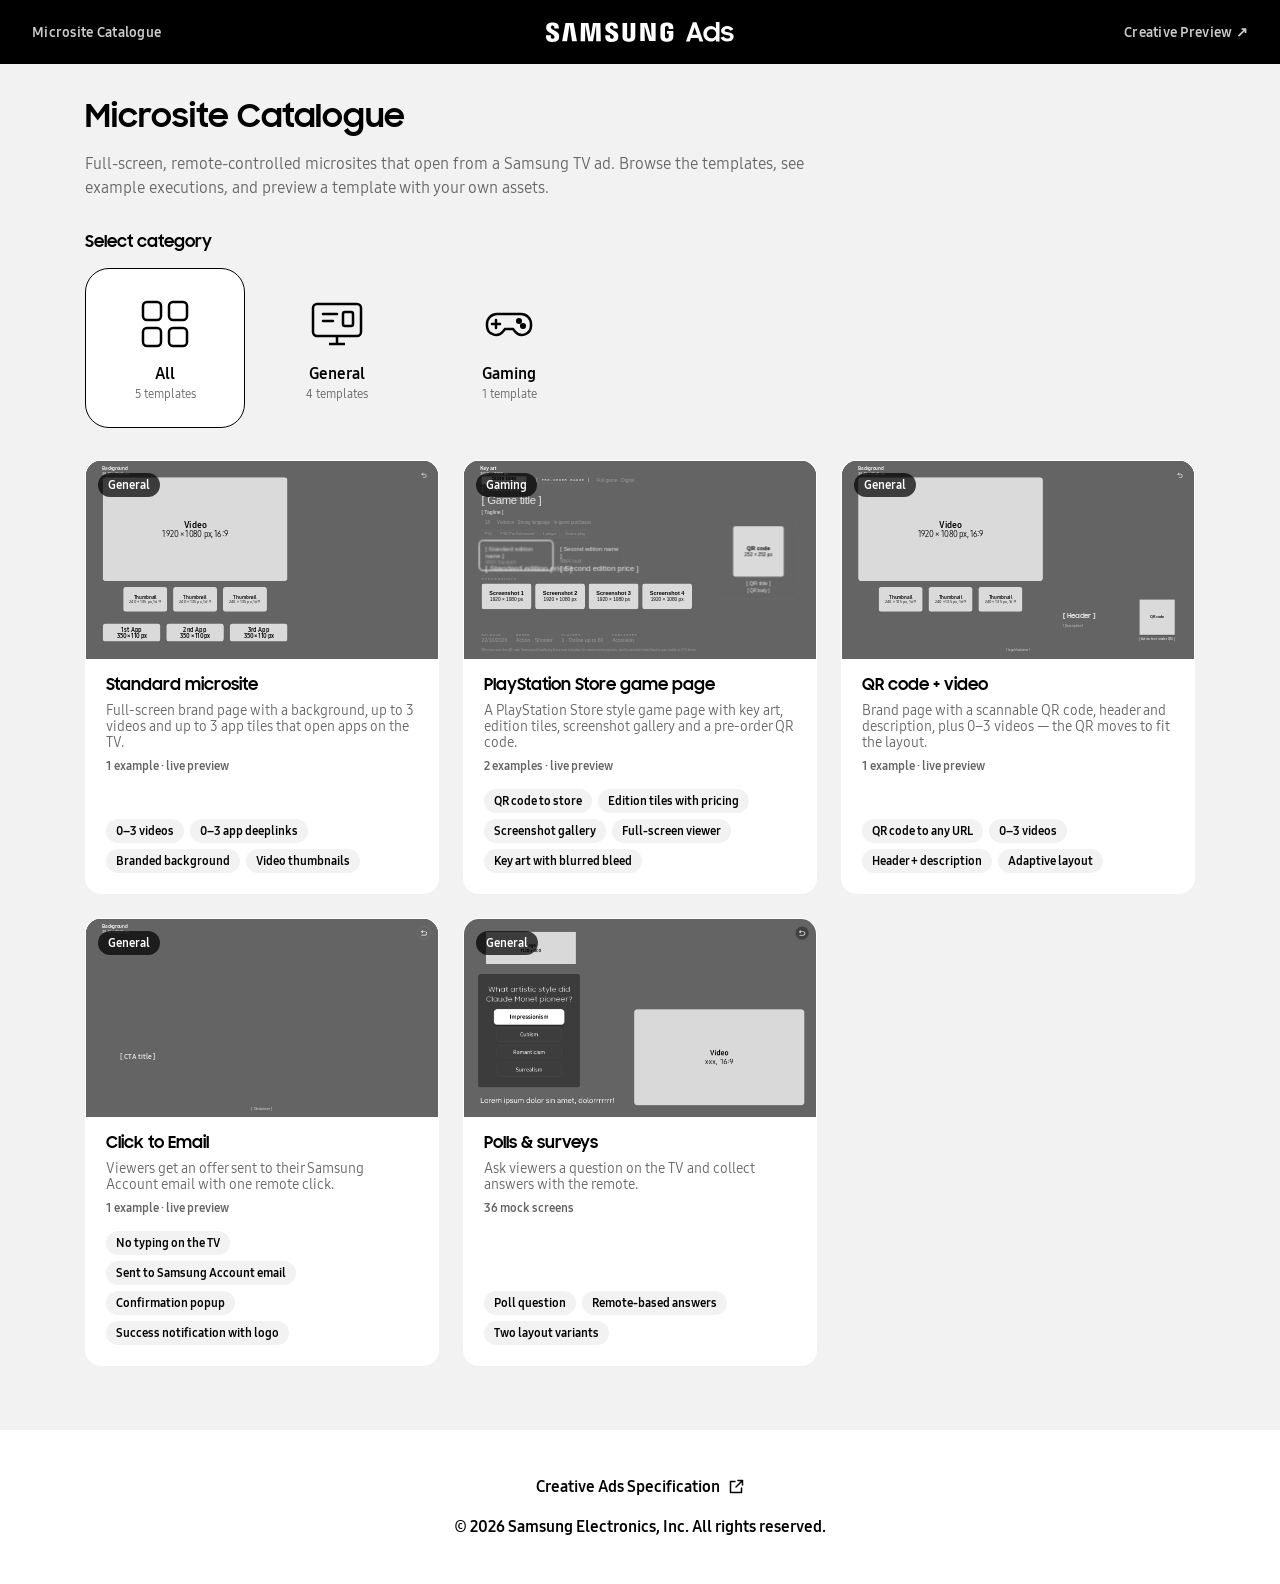
==== index.html @ 29bb22c2 "Initial microsite catalogue POC Co-Authored-By: Claude Sonnet 5.5 <noreply@anthropic.com>" ====
<!DOCTYPE html>
<html lang="en">
<head>
<meta charset="UTF-8">
<meta name="viewport" content="width=1200">
<title>Microsite Catalogue — Samsung Ads</title>
<link rel="icon" href="assets/brand/favicon.ico">
<link rel="stylesheet" href="css/tokens.css?v=4">
<link rel="stylesheet" href="css/app.css?v=4">
</head>
<body>
<header id="site-header"></header>

<main class="content">
    <div class="section">
        <h1 class="h1">Microsite Catalogue</h1>
        <p class="body muted" style="margin:0;max-width:760px">
            Full-screen, remote-controlled microsites that open from a Samsung TV ad.
            Browse the templates, see example executions, and preview a template with your own assets.
        </p>
    </div>

    <div class="section">
        <h2 class="h3">Select category</h2>
        <div class="type-tiles" id="category-tiles"></div>
    </div>

    <div class="card-grid" id="card-grid"></div>
</main>

<footer id="site-footer"></footer>

<script type="module" src="js/catalogue.js?v=4"></script>
</body>
</html>
---- css/tokens.css ----
/* Design tokens mirrored from https://preview.samsungads.com/ (theme object
   and styled-components in its JS bundle). Keep names aligned with the
   source theme so new components can be matched against it. */

@font-face { font-family: SamsungOne; src: url(../assets/fonts/SamsungOne-400v11.woff2) format("woff2"); font-weight: 400; font-style: normal; font-display: swap; }
@font-face { font-family: SamsungOne; src: url(../assets/fonts/SamsungOne-700v11.woff2) format("woff2"); font-weight: 700; font-style: normal; font-display: swap; }
@font-face { font-family: SamsungOne; src: url(../assets/fonts/SamsungOne-800v11.woff2) format("woff2"); font-weight: 800; font-style: normal; font-display: swap; }
@font-face { font-family: SamsungSharpSans; src: url(../assets/fonts/SamsungSharpSans-500.woff2) format("woff2"); font-weight: 500; font-style: normal; font-display: swap; }
@font-face { font-family: SamsungSharpSans; src: url(../assets/fonts/SamsungSharpSans-700.woff2) format("woff2"); font-weight: 700; font-style: normal; font-display: swap; }

:root {
    --font-body: SamsungOne, "Trebuchet MS", sans-serif;
    --font-head: SamsungSharpSans, "Trebuchet MS", sans-serif;

    --black: #000000;
    --white: #ffffff;
    --gray: #cccccc;
    --gray-light: #f2f2f2;
    --gray-light-medium: #e8e8e8;
    --gray-dark: #646464;
    --blue: #1428a0;
    --blue-light: #eceef7;
    --red: #e81c11;
    --red-light: #fad2cf;
    --orange: #f36a25;
    --orange-light: #fff0da;
    --green: #469b00;
    --green-light: #daebcc;
    --pink: #d939b2;          /* TV focus highlight / remote pulse */

    --header-height: 64px;
    --footer-height: 154px;
    --content-max: 1190px;

    --radius-input: 8px;
    --radius-panel: 16px;
    --radius-tile: 24px;
    --radius-pill: 24px;
    --shadow-pop: 0 4px 12px 0 rgba(0, 0, 0, 0.25);
}
---- css/app.css ----
/* Catalogue UI. Component dimensions follow preview.samsungads.com; values
   that come from tokens.css should not be hard-coded here. Desktop only. */

*, *::before, *::after { box-sizing: border-box; }

html { font-family: var(--font-body); color: var(--black); background: var(--gray-light); }
body { margin: 0; min-width: 1200px; min-height: 100vh; display: flex; flex-direction: column; }
main { flex: 1; }
a { color: inherit; }
button, input, textarea { font: inherit; color: inherit; }
img { display: block; }

/* ===== Typography (Typography.* in the reference) ===== */
.h1 { font-family: var(--font-head); font-size: 32px; font-weight: 700; line-height: 40px; margin: 0; }
.h2 { font-family: var(--font-head); font-size: 24px; font-weight: 700; line-height: 32px; margin: 0; }
.h3 { font-family: var(--font-head); font-size: 16px; font-weight: 700; line-height: 20px; margin: 0; }
.body { font-size: 16px; line-height: 24px; }
.body-bold { font-size: 16px; font-weight: 700; line-height: 24px; }
.small { font-size: 14px; line-height: 16px; }
.caption { font-size: 12px; font-weight: 700; line-height: 14px; }
.muted { color: var(--gray-dark); }

/* ===== Header / footer ===== */
.site-header {
    height: var(--header-height);
    background: var(--black);
    color: var(--white);
    display: flex;
    align-items: center;
    justify-content: space-between;
    padding: 0 32px;
    position: sticky;
    top: 0;
    z-index: 50;
}
.site-header .logo { width: 188px; height: 20px; }
.site-header .header-side { flex: 1; display: flex; gap: 16px; align-items: center; }
.site-header .header-side:last-child { justify-content: flex-end; }
.site-header .header-title { font-size: 14px; font-weight: 700; letter-spacing: 0.28px; color: var(--gray); text-decoration: none; }
.site-header .header-title:hover { color: var(--white); }

.site-footer {
    min-height: var(--footer-height);
    background: var(--white);
    display: flex;
    flex-direction: column;
    align-items: center;
    justify-content: center;
    gap: 16px;
    padding: 32px;
    font-size: 16px;
    font-weight: 700;
    line-height: 24px;
}
.site-footer a { text-decoration: none; display: inline-flex; gap: 8px; align-items: center; }
.site-footer a:hover { text-decoration: underline; }

/* ===== Layout ===== */
.content { max-width: var(--content-max); margin: 0 auto; padding: 32px 2.5rem 64px; display: flex; flex-direction: column; gap: 32px; }
.content-wide { max-width: 1760px; }
.panel { background: var(--white); border-radius: var(--radius-panel); padding: 24px; }
.section { display: flex; flex-direction: column; gap: 16px; }
.row { display: flex; gap: 12px; flex-wrap: wrap; align-items: center; }

/* ===== Category tiles (creative-type squares) ===== */
.type-tiles { display: flex; gap: 12px; }
.type-tile {
    width: 160px;
    height: 160px;
    border: 1px solid transparent;
    border-radius: var(--radius-tile);
    background: transparent;
    display: flex;
    flex-direction: column;
    justify-content: center;
    align-items: center;
    gap: 12px;
    cursor: pointer;
    text-decoration: none;
    font-weight: 700;
}
.type-tile:hover { background: var(--gray-light-medium); }
.type-tile[aria-pressed="true"] { background: var(--white); border-color: var(--black); }
.type-tile svg { width: 56px; height: 56px; }
.type-tile .count { font-size: 12px; font-weight: 400; color: var(--gray-dark); margin-top: -8px; }

/* ===== Pills ===== */
.pill {
    height: 36px;
    padding: 8px 24px;
    border: 1px solid var(--black);
    border-radius: var(--radius-pill);
    background: var(--white);
    color: var(--black);
    display: inline-flex;
    align-items: center;
    gap: 8px;
    white-space: nowrap;
    font-size: 16px;
    font-weight: 700;
    line-height: 24px;
    cursor: pointer;
    text-decoration: none;
}
.pill:hover { background: var(--gray-light); }
.pill[aria-pressed="true"], .pill.is-active { background: var(--black); color: #f8f8f8; }
.pill:disabled { opacity: 0.5; cursor: not-allowed; }
.pill-sm { height: 28px; padding: 4px 14px; font-size: 14px; line-height: 16px; }

.btn {
    min-width: 120px;
    height: 40px;
    padding: 8px 24px;
    border: none;
    border-radius: var(--radius-pill);
    background: var(--black);
    color: var(--white);
    display: inline-flex;
    align-items: center;
    justify-content: center;
    gap: 8px;
    cursor: pointer;
    text-decoration: none;
    line-height: 24px;
}
.btn:disabled { opacity: 0.5; cursor: not-allowed; }
.btn-outline { background: transparent; color: var(--black); border: 1px solid var(--black); }
.btn-outline:hover { background: var(--gray-light); }
.btn-danger { background: transparent; color: #d32f2f; border: 1px solid #d32f2f; }
.btn-danger:hover { background: #d32f2f; color: var(--white); }

.chip { display: inline-flex; align-items: center; height: 24px; padding: 0 10px; border-radius: 12px; background: var(--gray-light); font-size: 12px; font-weight: 700; }
.chip-blue { background: var(--blue-light); color: var(--blue); }

/* ===== Catalogue cards ===== */
.card-grid { display: grid; grid-template-columns: repeat(3, 1fr); gap: 24px; }
.card {
    background: var(--white);
    border-radius: var(--radius-panel);
    overflow: hidden;
    display: flex;
    flex-direction: column;
    text-decoration: none;
    border: 1px solid transparent;
    transition: border-color 0.2s, box-shadow 0.2s;
}
.card:hover { border-color: var(--black); box-shadow: var(--shadow-pop); }
.card-media { aspect-ratio: 16 / 9; background: var(--gray-light-medium); position: relative; overflow: hidden; }
.card-media img { width: 100%; height: 100%; object-fit: cover; }
.card-media .badge { position: absolute; top: 12px; left: 12px; }
.card-body { padding: 16px 20px 20px; display: flex; flex-direction: column; gap: 8px; flex: 1; }
.card-body .chips { display: flex; flex-wrap: wrap; gap: 6px; margin-top: auto; padding-top: 8px; }
.badge { display: inline-flex; align-items: center; height: 24px; padding: 0 10px; border-radius: 12px; background: rgba(0, 0, 0, 0.72); color: var(--white); font-size: 12px; font-weight: 700; }
.empty { padding: 48px; text-align: center; color: var(--gray-dark); }

/* ===== Detail page ===== */
.breadcrumb { display: flex; gap: 8px; align-items: center; font-size: 14px; color: var(--gray-dark); }
.breadcrumb a { text-decoration: none; }
.breadcrumb a:hover { color: var(--black); text-decoration: underline; }
.detail-head { display: flex; justify-content: space-between; align-items: flex-end; gap: 24px; }
.detail-head .lead { max-width: 820px; margin: 8px 0 0; }

.workspace { display: flex; gap: 24px; align-items: flex-start; }
.sidebar { width: 400px; flex-shrink: 0; display: flex; flex-direction: column; gap: 24px; }
.stage-panel { flex: 1; min-width: 0; display: flex; flex-direction: column; gap: 16px; }

.step-title { display: flex; align-items: baseline; gap: 8px; }
.step-title .num { font-family: var(--font-head); font-weight: 700; }
.step-desc { margin: -8px 0 0; font-size: 14px; color: var(--gray-dark); }

/* tabs (underline style from the reference) */
.tabs { display: flex; border-bottom: 1px solid var(--gray); }
.tab {
    padding: 8px 20px;
    border: none;
    border-bottom: 2px solid transparent;
    margin-bottom: -1px;
    background: transparent;
    color: var(--gray-dark);
    font-size: 14px;
    line-height: 16px;
    cursor: pointer;
}
.tab:hover { color: var(--black); }
.tab[aria-selected="true"] { color: var(--black); border-bottom-color: var(--black); font-weight: 700; }

.toolbar { display: flex; justify-content: space-between; align-items: center; gap: 12px; }

/* switch (Show layout / Show focus) */
.switch { display: inline-flex; align-items: center; gap: 8px; font-size: 14px; font-weight: 700; cursor: pointer; user-select: none; }
.switch input { appearance: none; width: 36px; height: 20px; border-radius: 10px; background: var(--gray); position: relative; cursor: pointer; margin: 0; transition: background 0.2s; }
.switch input::after { content: ""; position: absolute; top: 2px; left: 2px; width: 16px; height: 16px; border-radius: 50%; background: var(--white); transition: transform 0.2s; }
.switch input:checked { background: var(--black); }
.switch input:checked::after { transform: translateX(16px); }

/* ===== TV + remote ===== */
.tv-area { display: flex; gap: 40px; align-items: flex-end; justify-content: center; }
.tv { position: relative; flex: 1; max-width: 968px; padding-bottom: 24px; }
.tv-screen {
    position: relative;
    aspect-ratio: 16 / 9;
    background: #10171a;
    border-radius: var(--radius-panel);
    overflow: hidden;
    border: 6px solid #10171a;
    box-shadow: 0 2px 0 #3a3f46, 0 10px 30px rgba(0, 0, 0, 0.18);
}
.tv-screen iframe, .tv-screen .tv-still { position: absolute; inset: 0; width: 100%; height: 100%; border: 0; display: block; background: #000; }
.tv-screen .tv-still { object-fit: contain; }
.tv-screen.is-focused { outline: 3px solid var(--pink); outline-offset: 3px; }
.tv-legs { position: absolute; bottom: 0; left: 50%; transform: translateX(-50%); display: flex; gap: 62%; width: 100%; justify-content: center; }
.tv-legs span { width: 8px; height: 24px; background: var(--gray-light-medium); border-radius: 0 0 4px 4px; }
.tv-hint { position: absolute; left: 50%; bottom: 16px; transform: translateX(-50%); background: rgba(0, 0, 0, 0.72); color: var(--white); font-size: 12px; font-weight: 700; padding: 6px 12px; border-radius: 12px; pointer-events: none; opacity: 0; transition: opacity 0.3s; }
.tv-screen:hover .tv-hint.show { opacity: 1; }

/* layout overlay ("Show layout") */
.slot-overlay { position: absolute; inset: 0; pointer-events: none; }
.slot-box { position: absolute; border: 2px dashed var(--pink); background: rgba(217, 57, 178, 0.12); border-radius: 4px; }
.slot-box span { position: absolute; top: 0; left: 0; transform: translateY(-100%); background: var(--pink); color: var(--white); font-size: 10px; font-weight: 700; line-height: 14px; padding: 1px 5px; border-radius: 3px 3px 0 0; white-space: nowrap; }
.slot-box.is-text { border-color: var(--blue); background: rgba(20, 40, 160, 0.1); }
.slot-box.is-text span { background: var(--blue); }
.slot-box.is-hot { border-style: solid; background: rgba(217, 57, 178, 0.3); }

.remote {
    width: 158px;
    height: 290px;
    flex-shrink: 0;
    border-radius: 32px;
    background: linear-gradient(180deg, #2a2a2a 0%, #111 100%);
    box-shadow: inset 0 1px 0 rgba(255, 255, 255, 0.15), 0 10px 24px rgba(0, 0, 0, 0.25);
    position: relative;
    margin-bottom: 24px;
    user-select: none;
}
.remote .mic { position: absolute; top: 22px; left: 50%; width: 6px; height: 6px; margin-left: -3px; border-radius: 50%; background: #444; }
.remote .dpad { position: absolute; top: 56px; left: 16px; width: 126px; height: 126px; border-radius: 50%; background: #1c1c1c; box-shadow: inset 0 0 0 1px #3a3a3a; }
.remote button { position: absolute; border: none; background: transparent; color: #cfcfcf; cursor: pointer; display: grid; place-items: center; padding: 0; border-radius: 50%; }
.remote button:hover { color: var(--white); background: rgba(255, 255, 255, 0.08); }
.remote button.is-pressed, .remote button:active { background: var(--pink); color: var(--white); }
.remote .k-up { top: 4px; left: 45px; width: 36px; height: 36px; }
.remote .k-down { bottom: 4px; left: 45px; width: 36px; height: 36px; }
.remote .k-left { left: 4px; top: 45px; width: 36px; height: 36px; }
.remote .k-right { right: 4px; top: 45px; width: 36px; height: 36px; }
.remote .k-ok { top: 38px; left: 38px; width: 50px; height: 50px; background: #2b2b2b; box-shadow: inset 0 0 0 1px #444; font-size: 11px; font-weight: 700; }
.remote .k-back { top: 202px; left: 22px; width: 40px; height: 40px; background: #262626; }
.remote .k-exit { top: 202px; right: 22px; width: 40px; height: 40px; background: #262626; font-size: 10px; font-weight: 700; }
.remote .brand { position: absolute; bottom: 18px; width: 100%; text-align: center; color: #666; font-size: 9px; font-weight: 700; letter-spacing: 2px; }
.remote.pulse .k-ok { animation: pulse 2s ease-out infinite; }
@keyframes pulse {
    0% { box-shadow: 0 0 0 0 rgba(217, 57, 178, 0.8); }
    50% { box-shadow: 0 0 0 0 rgba(217, 57, 178, 0.5); }
    100% { box-shadow: 0 0 0 13px rgba(217, 57, 178, 0); }
}
.remote-hints { display: flex; flex-wrap: wrap; gap: 8px; justify-content: center; }

/* ===== Upload slots ===== */
.slot-list { display: flex; flex-direction: column; gap: 12px; }
.dropzone {
    display: flex;
    align-items: center;
    gap: 12px;
    padding: 12px;
    border: 1px dashed var(--gray);
    border-radius: var(--radius-input);
    background: var(--white);
    cursor: pointer;
    transition: background 0.2s, border-color 0.2s;
    position: relative;
}
.dropzone:hover, .dropzone.is-over { background: var(--blue-light); border-color: var(--blue); }
.dropzone.has-file { border-style: solid; border-color: var(--black); }
.dropzone input[type="file"] { position: absolute; inset: 0; opacity: 0; cursor: pointer; }
.dropzone .thumb { width: 72px; height: 40px; border-radius: 4px; background: var(--gray-light) center / cover no-repeat; flex-shrink: 0; display: grid; place-items: center; color: var(--gray-dark); }
.dropzone .meta { flex: 1; min-width: 0; display: flex; flex-direction: column; gap: 2px; }
.dropzone .meta .name { font-size: 14px; font-weight: 700; line-height: 18px; }
.dropzone .meta .hint { font-size: 12px; line-height: 16px; color: var(--gray-dark); overflow: hidden; text-overflow: ellipsis; }
.dropzone .remove { position: relative; z-index: 1; width: 28px; height: 28px; border: none; border-radius: 50%; background: transparent; cursor: pointer; display: grid; place-items: center; }
.dropzone .remove:hover { background: var(--gray-light-medium); }

.field { display: flex; flex-direction: column; gap: 6px; }
.field label { font-size: 14px; font-weight: 700; line-height: 16px; display: flex; justify-content: space-between; }
.field label .count { font-weight: 400; color: var(--gray-dark); }
.input {
    height: 44px;
    padding: 8px 13px;
    border: 1px solid var(--gray);
    border-radius: var(--radius-input);
    background: var(--white);
    font-size: 16px;
    line-height: 24px;
    outline: none;
    width: 100%;
}
.input:hover { background: var(--gray-light); }
.input:focus { box-shadow: inset 0 0 0 2px var(--black); background: var(--white); }

.notice { border-radius: var(--radius-input); padding: 12px 16px; background: var(--orange-light); font-size: 14px; line-height: 20px; }
.notice-info { background: var(--blue-light); }

/* ===== Mock gallery ===== */
.gallery { display: flex; flex-direction: column; gap: 12px; }
.gallery-main { position: relative; aspect-ratio: 16 / 9; border-radius: var(--radius-panel); overflow: hidden; background: #10171a; }
.gallery-main img { width: 100%; height: 100%; object-fit: contain; }
.gallery-nav { position: absolute; top: 50%; transform: translateY(-50%); width: 44px; height: 44px; border-radius: 50%; border: none; background: rgba(0, 0, 0, 0.54); color: var(--white); cursor: pointer; display: grid; place-items: center; }
.gallery-nav:hover { background: rgba(0, 0, 0, 0.8); }
.gallery-nav.prev { left: 16px; }
.gallery-nav.next { right: 16px; }
.gallery-caption { display: flex; justify-content: space-between; align-items: center; font-size: 14px; }
.gallery-strip { display: flex; gap: 8px; overflow-x: auto; padding-bottom: 6px; }
.gallery-strip button { flex-shrink: 0; width: 128px; aspect-ratio: 16 / 9; padding: 0; border: 2px solid transparent; border-radius: 6px; overflow: hidden; cursor: pointer; background: #10171a; }
.gallery-strip button img { width: 100%; height: 100%; object-fit: cover; }
.gallery-strip button[aria-current="true"] { border-color: var(--pink); }
.gallery-strip::-webkit-scrollbar { height: 8px; }
.gallery-strip::-webkit-scrollbar-thumb { background: #e0e0e0; border-radius: 4px; }

/* ===== Fullscreen modal ===== */
.modal { position: fixed; inset: 0; background: rgba(0, 0, 0, 0.88); z-index: 100; display: none; align-items: center; justify-content: center; }
.modal.is-open { display: flex; }
.modal-frame { position: relative; width: min(94vw, calc(90vh * 16 / 9)); aspect-ratio: 16 / 9; }
.modal-frame .tv-screen { border-width: 0; border-radius: 8px; }
.modal-close { position: absolute; top: 20px; right: 24px; width: 44px; height: 44px; border-radius: 50%; border: none; background: rgba(255, 255, 255, 0.15); color: var(--white); cursor: pointer; font-size: 20px; }
.modal-close:hover { background: rgba(255, 255, 255, 0.3); }

[hidden] { display: none !important; }

/* Fullscreen keeps the same iframe (moving it would reload the microsite),
   so the screen is lifted out of the layout with fixed positioning. */
.tv-screen.is-fullscreen {
    position: fixed;
    z-index: 101;
    left: 50%;
    top: 50%;
    width: min(94vw, calc(90vh * 16 / 9));
    transform: translate(-50%, -50%);
    border-width: 0;
    border-radius: 8px;
}

#tpl-features .chip { background: var(--white); }
/* Flex children default to min-width:auto, which lets the long mock strip
   widen the whole page; clamp them to the column. */
.content > *, .gallery, .stage-panel { min-width: 0; }
#view-mocks { max-width: 1280px; width: 100%; margin: 0 auto; }

/* Template options (e.g. number of videos / app tiles) */
.option-group { display: inline-flex; align-items: center; gap: 6px; margin-right: 16px; }
.option-label { font-size: 14px; font-weight: 700; margin-right: 4px; }
.option-group .pill-sm { min-width: 36px; justify-content: center; padding: 4px 10px; }

/* Catalogue card: live microsite rendered as grey layout, scaled down. */
.card-media iframe.card-layout { position: absolute; inset: 0; width: 100%; height: 100%; border: 0; pointer-events: none; background: #646464; }
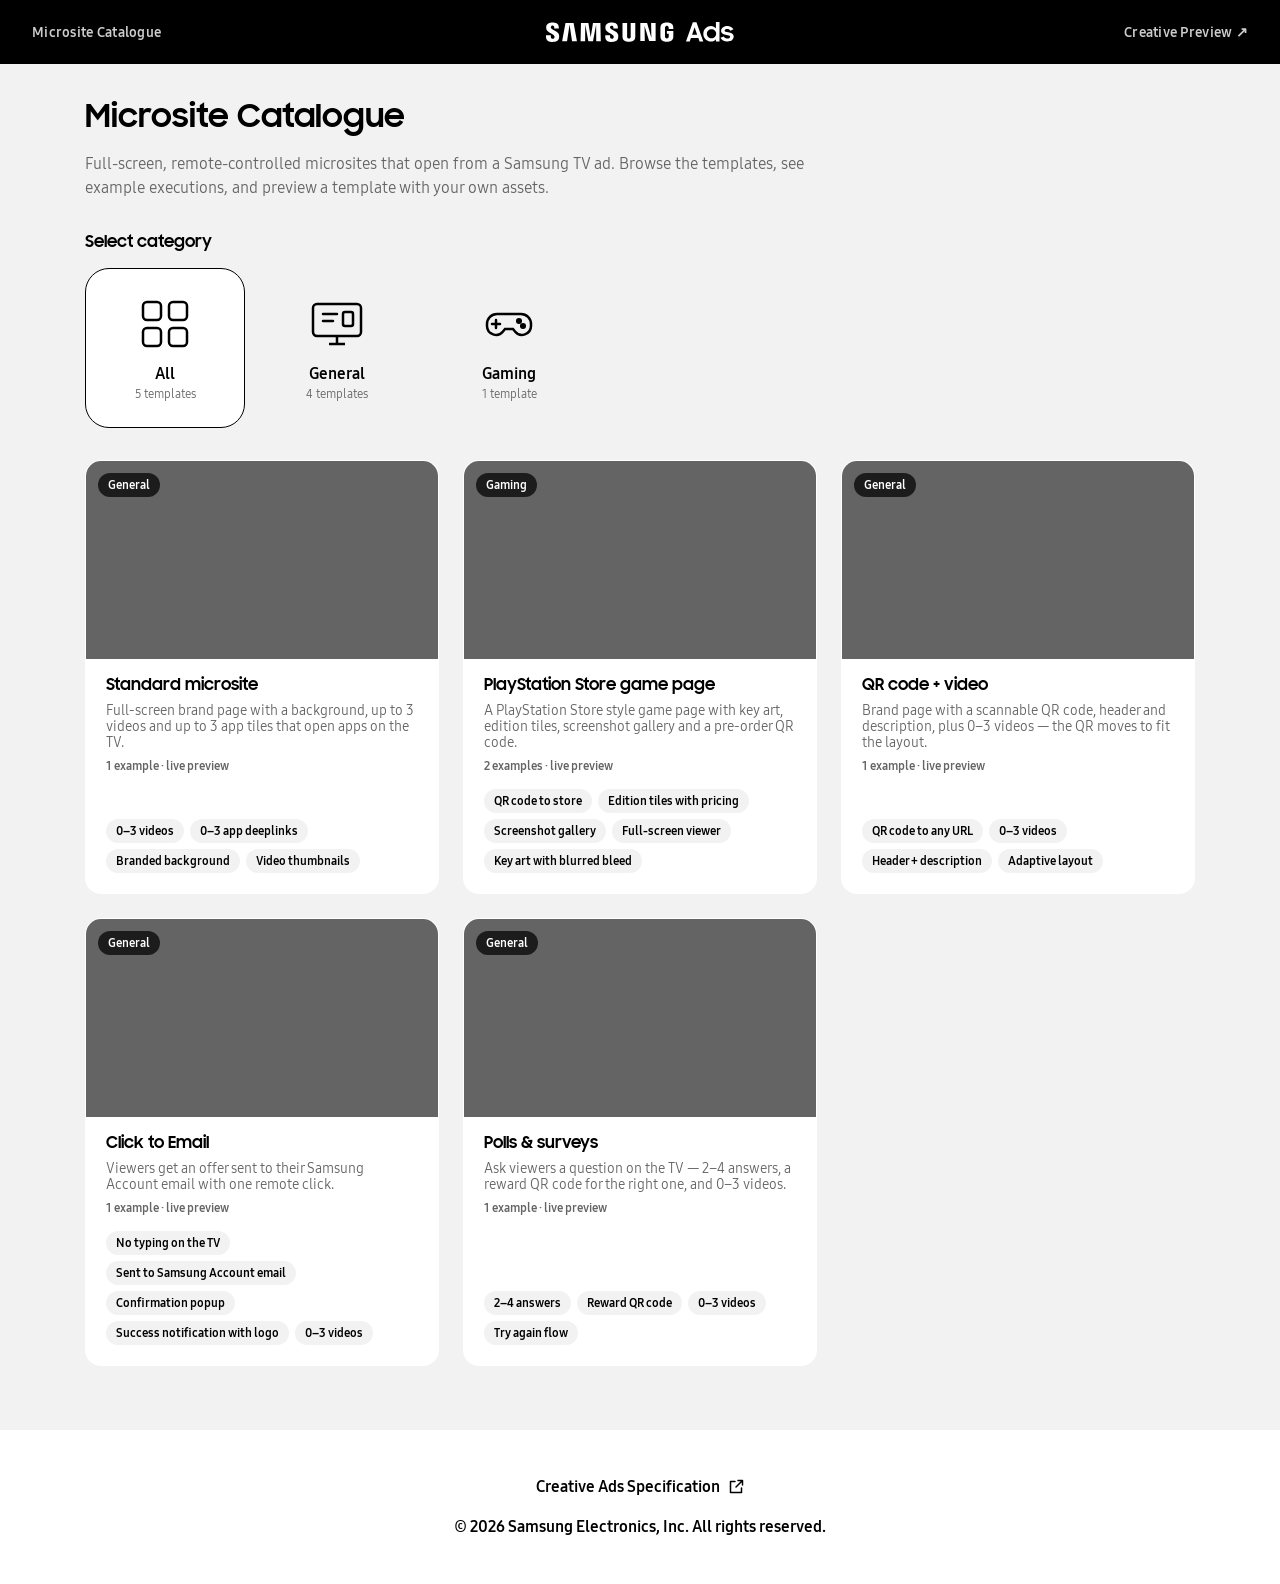
==== commit 626adbb1: "Add video variants, interactive polls template, fix preview flicker - Click-to-email: 0-3 video vari" ====
--- a/index.html
+++ b/index.html
@@ -5,8 +5,8 @@
 <meta name="viewport" content="width=1200">
 <title>Microsite Catalogue — Samsung Ads</title>
 <link rel="icon" href="assets/brand/favicon.ico">
-<link rel="stylesheet" href="css/tokens.css?v=4">
-<link rel="stylesheet" href="css/app.css?v=4">
+<link rel="stylesheet" href="css/tokens.css?v=8">
+<link rel="stylesheet" href="css/app.css?v=8">
 </head>
 <body>
 <header id="site-header"></header>
@@ -30,6 +30,6 @@
 
 <footer id="site-footer"></footer>
 
-<script type="module" src="js/catalogue.js?v=4"></script>
+<script type="module" src="js/catalogue.js?v=8"></script>
 </body>
 </html>
--- a/css/app.css
+++ b/css/app.css
@@ -348,4 +348,9 @@
 .option-group .pill-sm { min-width: 36px; justify-content: center; padding: 4px 10px; }
 
 /* Catalogue card: live microsite rendered as grey layout, scaled down. */
-.card-media iframe.card-layout { position: absolute; inset: 0; width: 100%; height: 100%; border: 0; pointer-events: none; background: #646464; }
+.card-media iframe.card-layout { position: absolute; inset: 0; width: 100%; height: 100%; border: 0; pointer-events: none; background: #646464; opacity: 0; transition: opacity .25s; }
+.card-media iframe.card-layout.is-ready { opacity: 1; }
+.card-media:has(iframe.card-layout) { background: #646464; }
+/* Preview iframe: hidden while a Layout view is being prepared (no asset flash) */
+.tv-screen iframe.is-preparing { visibility: hidden; }
+.tv-screen:has(iframe.is-preparing) { background: #646464; }
